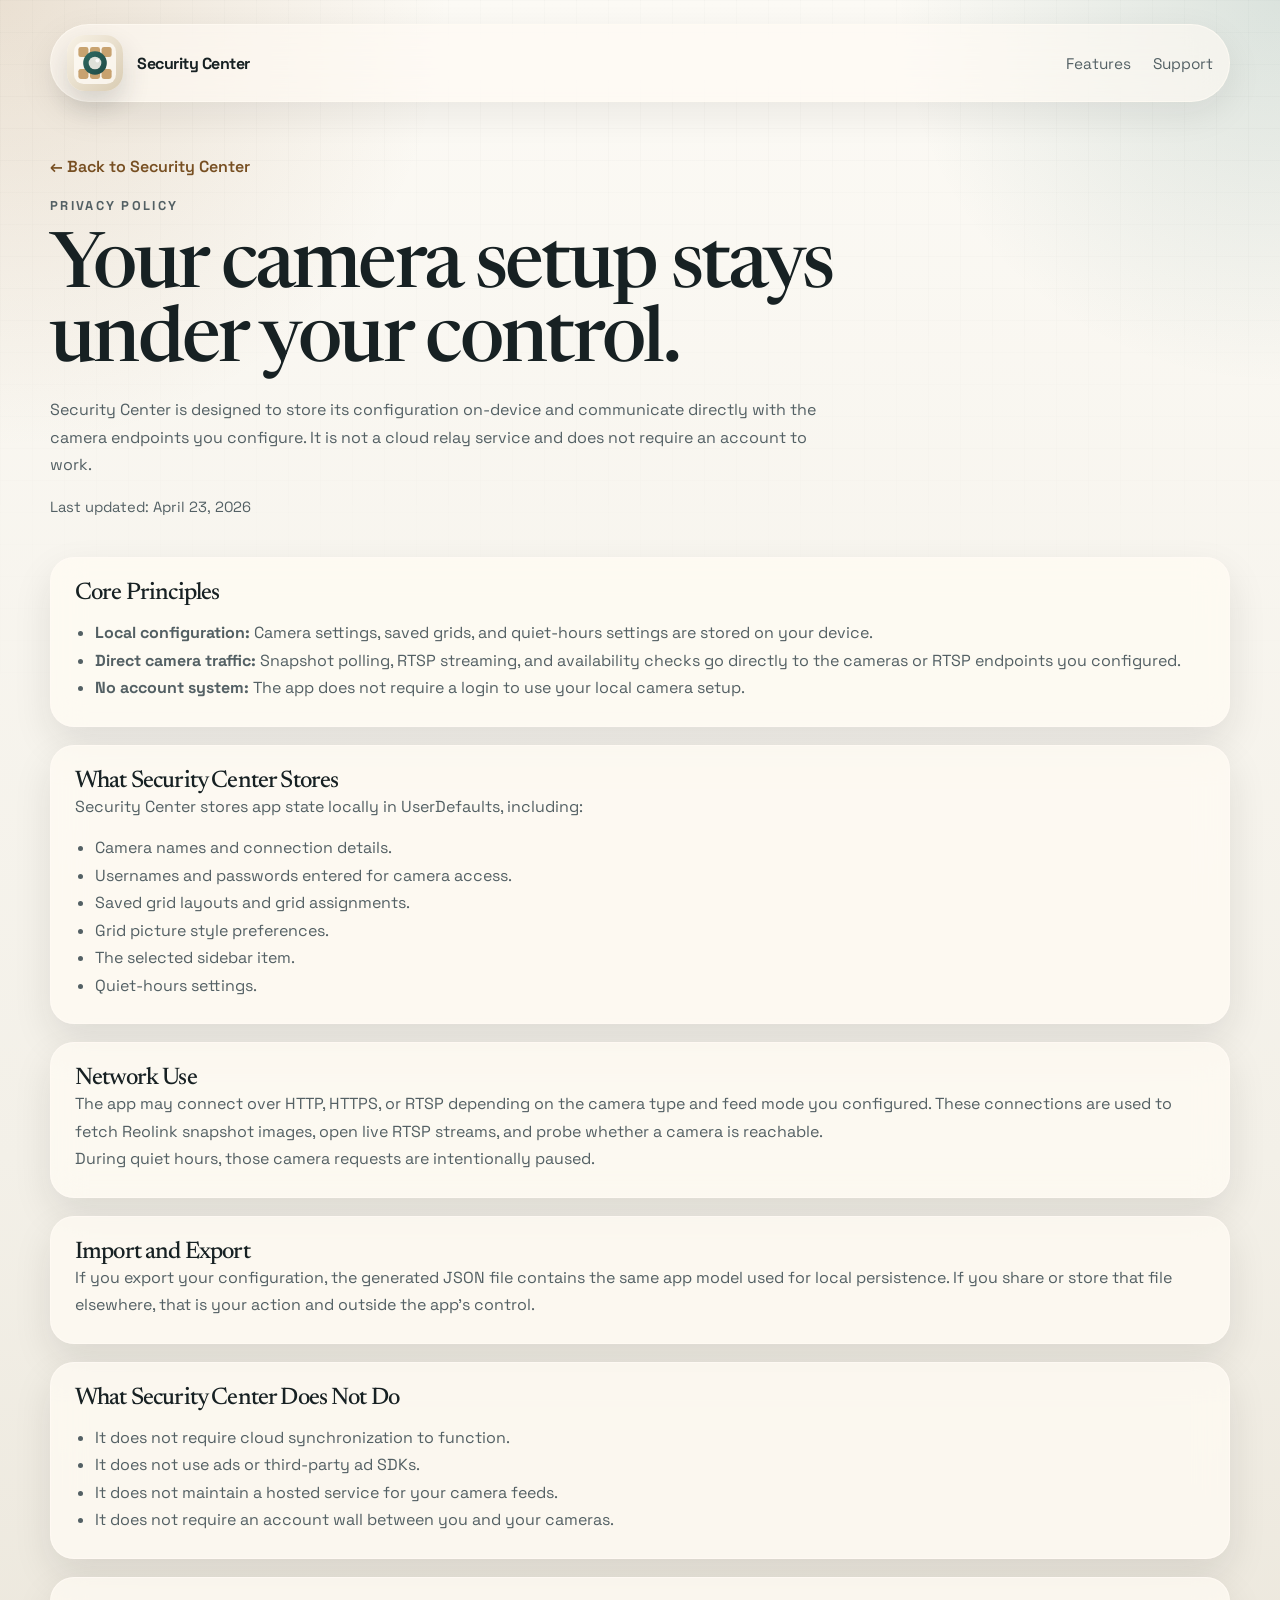
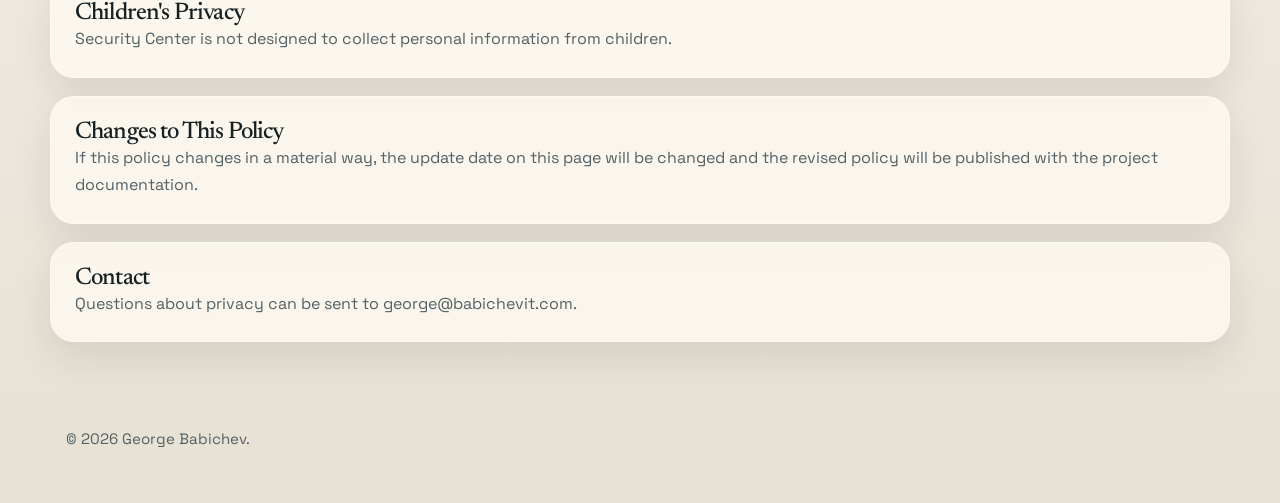
==== docs/PrivacyPolicy.html @ 2c76d136 "Fixed grid on start, and added docs" ====
<!DOCTYPE html>
<html lang="en">
<head>
  <meta charset="utf-8">
  <meta name="viewport" content="width=device-width, initial-scale=1">
  <title>Security Center Privacy Policy</title>
  <meta
    name="description"
    content="Privacy policy for Security Center, including local storage details, camera network traffic behavior, and what the app does not collect."
  >
  <meta name="theme-color" media="(prefers-color-scheme: light)" content="#f3f0e8">
  <meta name="theme-color" media="(prefers-color-scheme: dark)" content="#0f1719">
  <link rel="icon" type="image/svg+xml" href="icon-light.svg">
  <link rel="apple-touch-icon" href="icon-light.svg">
  <link rel="preconnect" href="https://fonts.googleapis.com">
  <link rel="preconnect" href="https://fonts.gstatic.com" crossorigin>
  <link href="https://fonts.googleapis.com/css2?family=Newsreader:opsz,wght@6..72,400;6..72,500&family=Space+Grotesk:wght@400;500;700&display=swap" rel="stylesheet">
  <link rel="stylesheet" href="site.css">
</head>
<body class="info-page">
  <div class="info-shell">
    <nav class="topbar" aria-label="Primary">
      <a class="brand" href="index.html" aria-label="Security Center home">
        <picture class="brand-mark">
          <source srcset="icon-dark.svg" media="(prefers-color-scheme: dark)">
          <source srcset="icon-light.svg" media="(prefers-color-scheme: light)">
          <img src="icon-light.svg" alt="" width="56" height="56">
        </picture>
        <span>Security Center</span>
      </a>
      <div class="nav-links">
        <a href="index.html#features">Features</a>
        <a href="Support.html">Support</a>
      </div>
    </nav>

    <header class="info-header reveal">
      <a class="back-link" href="index.html">&larr; Back to Security Center</a>
      <p class="eyebrow">Privacy Policy</p>
      <h1>Your camera setup stays under your control.</h1>
      <p>
        Security Center is designed to store its configuration on-device and communicate directly with the camera endpoints you configure.
        It is not a cloud relay service and does not require an account to work.
      </p>
      <p class="meta-note">Last updated: April 23, 2026</p>
    </header>

    <main class="policy-shell">
      <section class="policy-card reveal">
        <h2>Core Principles</h2>
        <ul>
          <li><strong>Local configuration:</strong> Camera settings, saved grids, and quiet-hours settings are stored on your device.</li>
          <li><strong>Direct camera traffic:</strong> Snapshot polling, RTSP streaming, and availability checks go directly to the cameras or RTSP endpoints you configured.</li>
          <li><strong>No account system:</strong> The app does not require a login to use your local camera setup.</li>
        </ul>
      </section>

      <section class="policy-card reveal">
        <h2>What Security Center Stores</h2>
        <p>Security Center stores app state locally in UserDefaults, including:</p>
        <ul>
          <li>Camera names and connection details.</li>
          <li>Usernames and passwords entered for camera access.</li>
          <li>Saved grid layouts and grid assignments.</li>
          <li>Grid picture style preferences.</li>
          <li>The selected sidebar item.</li>
          <li>Quiet-hours settings.</li>
        </ul>
      </section>

      <section class="policy-card reveal">
        <h2>Network Use</h2>
        <p>
          The app may connect over HTTP, HTTPS, or RTSP depending on the camera type and feed mode you configured.
          These connections are used to fetch Reolink snapshot images, open live RTSP streams, and probe whether a camera is reachable.
        </p>
        <p>
          During quiet hours, those camera requests are intentionally paused.
        </p>
      </section>

      <section class="policy-card reveal">
        <h2>Import and Export</h2>
        <p>
          If you export your configuration, the generated JSON file contains the same app model used for local persistence.
          If you share or store that file elsewhere, that is your action and outside the app's control.
        </p>
      </section>

      <section class="policy-card reveal">
        <h2>What Security Center Does Not Do</h2>
        <ul>
          <li>It does not require cloud synchronization to function.</li>
          <li>It does not use ads or third-party ad SDKs.</li>
          <li>It does not maintain a hosted service for your camera feeds.</li>
          <li>It does not require an account wall between you and your cameras.</li>
        </ul>
      </section>

      <section class="policy-card reveal">
        <h2>Children's Privacy</h2>
        <p>Security Center is not designed to collect personal information from children.</p>
      </section>

      <section class="policy-card reveal">
        <h2>Changes to This Policy</h2>
        <p>If this policy changes in a material way, the update date on this page will be changed and the revised policy will be published with the project documentation.</p>
      </section>

      <section class="policy-card reveal">
        <h2>Contact</h2>
        <p>Questions about privacy can be sent to <a href="mailto:george@babichevit.com">george@babichevit.com</a>.</p>
      </section>
    </main>

    <footer class="site-footer">
      <p>&copy; <span data-current-year>2026</span> George Babichev.</p>
    </footer>
  </div>

  <script src="site.js"></script>
</body>
</html>
---- docs/site.css ----
:root {
  color-scheme: light dark;
  --bg: #f3f0e8;
  --bg-strong: #e7e1d3;
  --surface: rgba(255, 251, 244, 0.76);
  --surface-strong: rgba(255, 251, 244, 0.92);
  --surface-dark: rgba(16, 24, 26, 0.82);
  --ink: #172123;
  --ink-soft: #536064;
  --line: rgba(23, 33, 35, 0.12);
  --line-strong: rgba(23, 33, 35, 0.22);
  --accent: #986a34;
  --accent-strong: #774f22;
  --signal: #2f6a62;
  --signal-soft: rgba(47, 106, 98, 0.12);
  --shadow-lg: 0 28px 70px rgba(26, 31, 31, 0.14);
  --shadow-md: 0 16px 38px rgba(26, 31, 31, 0.1);
  --radius-xl: 34px;
  --radius-lg: 24px;
  --radius-md: 18px;
  --radius-sm: 999px;
  --content-width: 1180px;
}

* {
  box-sizing: border-box;
}

html {
  scroll-behavior: smooth;
}

body {
  margin: 0;
  min-width: 320px;
  font-family: "Space Grotesk", "Avenir Next", "Segoe UI", sans-serif;
  color: var(--ink);
  background:
    radial-gradient(circle at top left, rgba(152, 106, 52, 0.18), transparent 28rem),
    radial-gradient(circle at top right, rgba(47, 106, 98, 0.16), transparent 24rem),
    linear-gradient(180deg, #fcfaf5 0%, var(--bg) 55%, #e7e1d4 100%);
}

body::before {
  content: "";
  position: fixed;
  inset: 0;
  pointer-events: none;
  background-image:
    linear-gradient(rgba(23, 33, 35, 0.03) 1px, transparent 1px),
    linear-gradient(90deg, rgba(23, 33, 35, 0.03) 1px, transparent 1px);
  background-size: 32px 32px;
  mask-image: linear-gradient(180deg, rgba(0, 0, 0, 0.56), transparent 84%);
}

img {
  display: block;
  max-width: 100%;
}

a {
  color: inherit;
  text-decoration: none;
}

.page-shell {
  position: relative;
  z-index: 1;
  padding-bottom: 2.5rem;
}

.hero,
.section,
.summary-band,
.site-footer,
.info-shell {
  width: min(calc(100% - 32px), var(--content-width));
  margin-inline: auto;
}

.hero {
  padding: 24px 0 56px;
}

.topbar {
  display: flex;
  align-items: center;
  justify-content: space-between;
  gap: 24px;
  padding: 10px 16px;
  background: rgba(255, 251, 244, 0.62);
  border: 1px solid rgba(255, 251, 244, 0.68);
  border-radius: var(--radius-sm);
  backdrop-filter: blur(18px);
  box-shadow: 0 12px 36px rgba(26, 31, 31, 0.08);
}

.brand {
  display: inline-flex;
  align-items: center;
  gap: 14px;
  font-size: 1rem;
  font-weight: 700;
  letter-spacing: -0.03em;
}

.brand-mark img {
  width: 56px;
  height: 56px;
  border-radius: 18px;
  box-shadow: 0 14px 28px rgba(26, 31, 31, 0.16);
}

.nav-links {
  display: inline-flex;
  align-items: center;
  flex-wrap: wrap;
  justify-content: flex-end;
  gap: 22px;
  color: var(--ink-soft);
  font-size: 0.96rem;
}

.nav-links a {
  position: relative;
}

.nav-links a::after {
  content: "";
  position: absolute;
  left: 0;
  bottom: -6px;
  width: 100%;
  height: 2px;
  background: var(--accent);
  transform: scaleX(0);
  transform-origin: left;
  transition: transform 180ms ease;
}

.nav-links a:hover::after,
.nav-links a:focus-visible::after {
  transform: scaleX(1);
}

.hero-grid {
  display: grid;
  grid-template-columns: minmax(0, 1.02fr) minmax(320px, 0.98fr);
  gap: 40px;
  align-items: center;
  padding-top: 56px;
}

.hero-copy h1,
.section-heading h2,
.spotlight-copy h2,
.closing h2,
.info-header h1,
.info-card h2,
.policy-card h2 {
  margin: 0;
  font-family: "Newsreader", Georgia, serif;
  font-weight: 500;
  letter-spacing: -0.035em;
  line-height: 0.96;
}

.hero-copy h1 {
  max-width: 9ch;
  font-size: clamp(3.4rem, 7vw, 6.1rem);
}

.eyebrow {
  margin: 0 0 16px;
  color: var(--signal);
  font-size: 0.8rem;
  font-weight: 700;
  letter-spacing: 0.18em;
  text-transform: uppercase;
}

.lede,
.summary-band p,
.feature-card p,
.spotlight-copy p,
.closing p,
.info-header p,
.info-card p,
.info-card li,
.policy-card p,
.policy-card li {
  color: var(--ink-soft);
  line-height: 1.72;
}

.lede {
  max-width: 58ch;
  margin: 22px 0 0;
  font-size: 1.08rem;
}

.hero-actions,
.closing-actions,
.card-actions {
  display: flex;
  flex-wrap: wrap;
  gap: 14px;
  margin-top: 28px;
}

.button {
  display: inline-flex;
  align-items: center;
  justify-content: center;
  min-height: 48px;
  padding: 0 20px;
  border-radius: var(--radius-sm);
  border: 1px solid transparent;
  font-weight: 600;
  transition:
    transform 180ms ease,
    border-color 180ms ease,
    background-color 180ms ease,
    color 180ms ease;
}

.button:hover,
.button:focus-visible {
  transform: translateY(-1px);
}

.button-primary {
  color: #fffaf2;
  background: linear-gradient(135deg, var(--accent) 0%, var(--accent-strong) 100%);
  box-shadow: 0 14px 30px rgba(119, 79, 34, 0.22);
}

.button-secondary,
.button-tertiary {
  border-color: var(--line);
  background: rgba(255, 251, 244, 0.74);
}

.button-secondary:hover,
.button-secondary:focus-visible,
.button-tertiary:hover,
.button-tertiary:focus-visible {
  border-color: var(--line-strong);
}

.hero-points {
  margin: 30px 0 0;
  padding: 0;
  list-style: none;
  display: grid;
  gap: 10px;
}

.hero-points li {
  position: relative;
  padding-left: 18px;
  color: var(--ink-soft);
}

.hero-points li::before {
  content: "";
  position: absolute;
  left: 0;
  top: 0.68em;
  width: 8px;
  height: 8px;
  border-radius: 999px;
  background: var(--signal);
  box-shadow: 0 0 0 5px var(--signal-soft);
}

.screen-stack {
  position: relative;
  min-height: 520px;
}

.screen-card {
  position: absolute;
  overflow: hidden;
  border-radius: 28px;
  border: 1px solid rgba(255, 251, 244, 0.58);
  background: rgba(255, 251, 244, 0.58);
  box-shadow: var(--shadow-lg);
}

.screen-card img {
  width: 100%;
  height: 100%;
  object-fit: cover;
}

.screen-main {
  inset: 18px 90px 34px 0;
}

.screen-side {
  width: 46%;
  right: 0;
  top: 0;
  aspect-ratio: 4 / 5;
}

.screen-detail {
  width: 42%;
  right: 18px;
  bottom: 0;
  aspect-ratio: 4 / 5;
}

.summary-band {
  padding: 18px 26px;
  background: rgba(23, 33, 35, 0.9);
  color: #f6efe2;
  border-radius: 24px;
  box-shadow: var(--shadow-md);
}

.summary-band p {
  margin: 0;
  color: inherit;
  font-size: 1.02rem;
}

.section {
  padding-top: 78px;
}

.section-heading {
  max-width: 52rem;
}

.section-heading h2,
.spotlight-copy h2,
.closing h2 {
  font-size: clamp(2.25rem, 4.4vw, 4rem);
}

.feature-grid,
.info-grid {
  display: grid;
  grid-template-columns: repeat(3, minmax(0, 1fr));
  gap: 18px;
  margin-top: 28px;
}

.feature-card,
.info-card,
.policy-card,
.spotlight-panel {
  padding: 24px;
  border-radius: var(--radius-lg);
  background: var(--surface);
  border: 1px solid rgba(255, 251, 244, 0.82);
  backdrop-filter: blur(16px);
  box-shadow: var(--shadow-md);
}

.feature-card h3,
.faq-item h3,
.stack-item strong,
.spotlight-row strong {
  margin: 0 0 10px;
  font-size: 1.08rem;
  letter-spacing: -0.02em;
}

.feature-card p,
.info-card p,
.policy-card p {
  margin: 0;
}

.spotlight {
  display: grid;
  grid-template-columns: minmax(0, 1.05fr) minmax(280px, 0.95fr);
  gap: 24px;
  align-items: stretch;
}

.spotlight-panel {
  display: grid;
  gap: 14px;
  align-content: center;
  background:
    linear-gradient(180deg, rgba(255, 251, 244, 0.9), rgba(245, 238, 226, 0.88)),
    var(--surface);
}

.spotlight-row {
  display: flex;
  align-items: center;
  justify-content: space-between;
  gap: 16px;
  padding: 14px 0;
  border-bottom: 1px solid var(--line);
}

.spotlight-row:last-child {
  border-bottom: 0;
}

.metric-label {
  color: var(--ink-soft);
  font-size: 0.92rem;
}

.closing {
  display: grid;
  grid-template-columns: minmax(0, 1.05fr) minmax(250px, 0.95fr);
  gap: 28px;
  align-items: center;
}

.site-footer {
  padding-top: 72px;
  color: var(--ink-soft);
  font-size: 0.94rem;
}

.info-shell {
  padding: 24px 0 40px;
}

.info-header {
  max-width: 50rem;
  padding: 54px 0 22px;
}

.info-header h1 {
  font-size: clamp(2.8rem, 6vw, 4.8rem);
}

.back-link {
  display: inline-flex;
  margin-bottom: 18px;
  color: var(--accent-strong);
  font-weight: 600;
}

.meta-note {
  margin-top: 14px;
  font-size: 0.92rem;
}

.stack-list,
.faq-list {
  display: grid;
  gap: 16px;
}

.stack-item p,
.faq-item p {
  margin: 0;
}

.faq-item + .faq-item {
  padding-top: 16px;
  border-top: 1px solid var(--line);
}

.callout {
  margin-top: 18px;
  padding: 14px 16px;
  border-radius: 16px;
  background: var(--signal-soft);
  color: var(--signal);
  font-weight: 600;
}

.policy-shell {
  display: grid;
  gap: 18px;
}

.info-card ul,
.policy-card ul {
  margin: 14px 0 0;
  padding-left: 20px;
}

.reveal {
  opacity: 0;
  transform: translateY(24px);
  transition:
    opacity 500ms ease,
    transform 500ms ease;
}

.reveal.is-visible {
  opacity: 1;
  transform: translateY(0);
}

@media (max-width: 1040px) {
  .hero-grid,
  .spotlight,
  .closing,
  .feature-grid,
  .info-grid {
    grid-template-columns: 1fr;
  }

  .screen-stack {
    min-height: 620px;
  }

  .screen-main {
    inset: 42px 100px 34px 0;
  }

  .screen-side {
    width: 44%;
  }

  .screen-detail {
    width: 40%;
  }
}

@media (max-width: 720px) {
  .hero,
  .section,
  .summary-band,
  .site-footer,
  .info-shell {
    width: min(calc(100% - 20px), var(--content-width));
  }

  .topbar {
    flex-direction: column;
    align-items: flex-start;
  }

  .nav-links {
    justify-content: flex-start;
    gap: 18px;
  }

  .hero {
    padding-top: 18px;
  }

  .hero-grid {
    gap: 28px;
    padding-top: 36px;
  }

  .screen-stack {
    min-height: 420px;
  }

  .screen-main {
    inset: 36px 58px 20px 0;
  }

  .screen-side {
    width: 42%;
  }

  .screen-detail {
    width: 39%;
    right: 10px;
  }

  .feature-card,
  .info-card,
  .policy-card,
  .spotlight-panel {
    padding: 20px;
  }
}

@media (prefers-color-scheme: dark) {
  :root {
    --bg: #11181a;
    --bg-strong: #182325;
    --surface: rgba(19, 29, 31, 0.74);
    --surface-strong: rgba(19, 29, 31, 0.9);
    --ink: #edf0ea;
    --ink-soft: #b3beb8;
    --line: rgba(237, 240, 234, 0.1);
    --line-strong: rgba(237, 240, 234, 0.2);
    --accent: #c89a58;
    --accent-strong: #efbf77;
    --signal: #63b8aa;
    --signal-soft: rgba(99, 184, 170, 0.14);
    --shadow-lg: 0 28px 70px rgba(0, 0, 0, 0.34);
    --shadow-md: 0 16px 38px rgba(0, 0, 0, 0.24);
  }

  body {
    background:
      radial-gradient(circle at top left, rgba(200, 154, 88, 0.14), transparent 28rem),
      radial-gradient(circle at top right, rgba(99, 184, 170, 0.16), transparent 24rem),
      linear-gradient(180deg, #0f1719 0%, #121c1f 56%, #172427 100%);
  }

  body::before {
    background-image:
      linear-gradient(rgba(237, 240, 234, 0.03) 1px, transparent 1px),
      linear-gradient(90deg, rgba(237, 240, 234, 0.03) 1px, transparent 1px);
  }

  .topbar {
    background: rgba(18, 28, 31, 0.62);
    border-color: rgba(237, 240, 234, 0.08);
  }

  .screen-card,
  .feature-card,
  .info-card,
  .policy-card,
  .spotlight-panel {
    border-color: rgba(237, 240, 234, 0.08);
  }

  .button-secondary,
  .button-tertiary {
    background: rgba(19, 29, 31, 0.84);
  }

  .summary-band {
    background: rgba(10, 15, 16, 0.92);
    color: #f5ebdc;
  }

  .spotlight-panel {
    background:
      linear-gradient(180deg, rgba(24, 36, 39, 0.96), rgba(18, 28, 31, 0.9)),
      var(--surface);
  }
}
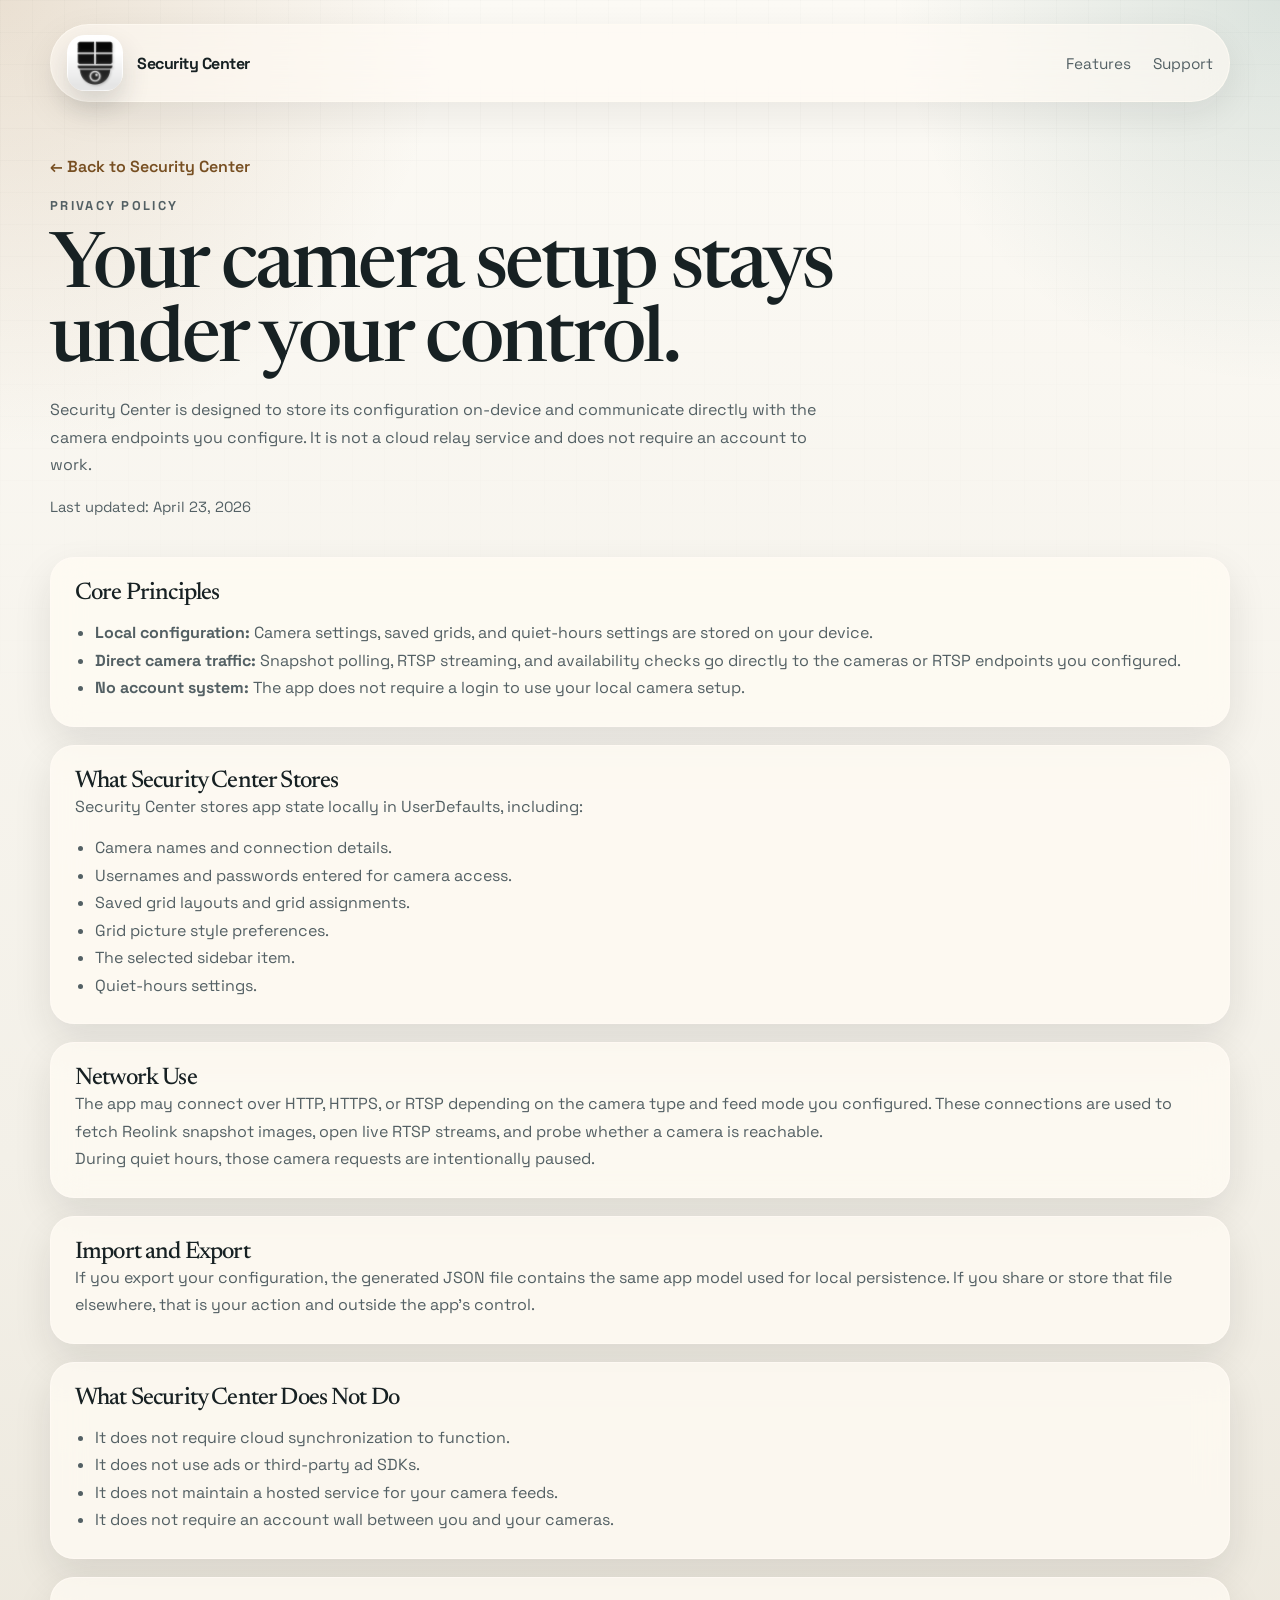
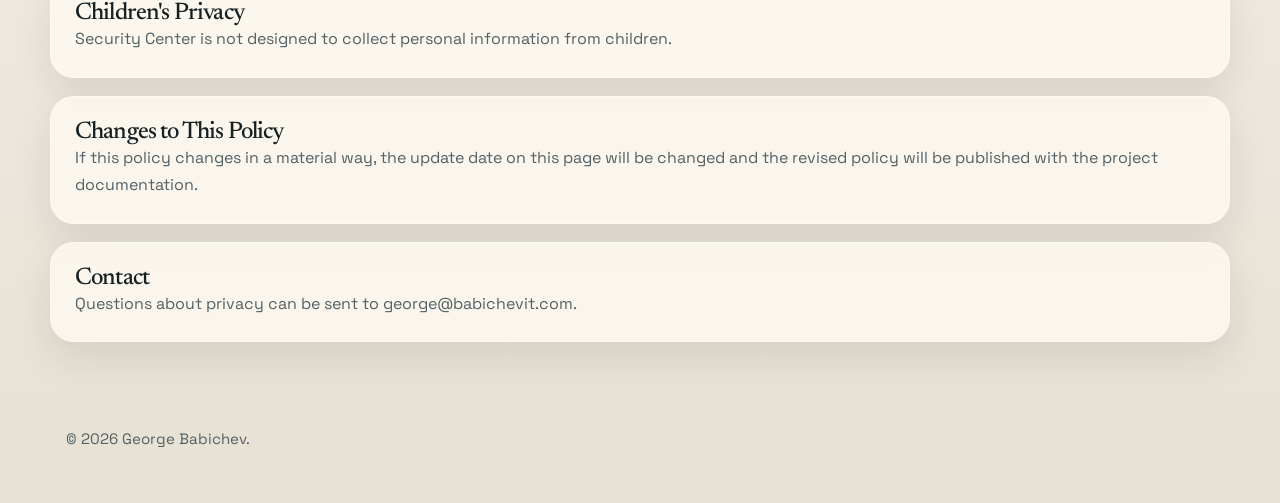
==== commit 081f53cd: "Website tweaks" ====
--- a/docs/PrivacyPolicy.html
+++ b/docs/PrivacyPolicy.html
@@ -10,8 +10,9 @@
   >
   <meta name="theme-color" media="(prefers-color-scheme: light)" content="#f3f0e8">
   <meta name="theme-color" media="(prefers-color-scheme: dark)" content="#0f1719">
-  <link rel="icon" type="image/svg+xml" href="icon-light.svg">
-  <link rel="apple-touch-icon" href="icon-light.svg">
+  <link rel="icon" type="image/png" href="icon-light.png" media="(prefers-color-scheme: light)">
+  <link rel="icon" type="image/png" href="icon-dark.png" media="(prefers-color-scheme: dark)">
+  <link rel="apple-touch-icon" href="icon-light.png">
   <link rel="preconnect" href="https://fonts.googleapis.com">
   <link rel="preconnect" href="https://fonts.gstatic.com" crossorigin>
   <link href="https://fonts.googleapis.com/css2?family=Newsreader:opsz,wght@6..72,400;6..72,500&family=Space+Grotesk:wght@400;500;700&display=swap" rel="stylesheet">
@@ -22,9 +23,9 @@
     <nav class="topbar" aria-label="Primary">
       <a class="brand" href="index.html" aria-label="Security Center home">
         <picture class="brand-mark">
-          <source srcset="icon-dark.svg" media="(prefers-color-scheme: dark)">
-          <source srcset="icon-light.svg" media="(prefers-color-scheme: light)">
-          <img src="icon-light.svg" alt="" width="56" height="56">
+          <source srcset="icon-dark.png" media="(prefers-color-scheme: dark)">
+          <source srcset="icon-light.png" media="(prefers-color-scheme: light)">
+          <img src="icon-light.png" alt="" width="56" height="56">
         </picture>
         <span>Security Center</span>
       </a>
--- a/docs/site.css
+++ b/docs/site.css
@@ -281,35 +281,78 @@
 
 .screen-card {
   position: absolute;
+  margin: 0;
   overflow: hidden;
   border-radius: 28px;
   border: 1px solid rgba(255, 251, 244, 0.58);
-  background: rgba(255, 251, 244, 0.58);
+  background: rgba(18, 24, 25, 0.9);
   box-shadow: var(--shadow-lg);
 }
 
 .screen-card img {
   width: 100%;
   height: 100%;
-  object-fit: cover;
+  object-fit: contain;
+  background: #090d0e;
 }
 
 .screen-main {
-  inset: 18px 90px 34px 0;
+  inset: 18px 76px 28px 0;
+  z-index: 1;
 }
 
 .screen-side {
-  width: 46%;
+  width: 44%;
   right: 0;
   top: 0;
-  aspect-ratio: 4 / 5;
+  aspect-ratio: 16 / 10;
+  z-index: 2;
 }
 
 .screen-detail {
-  width: 42%;
+  width: 38%;
   right: 18px;
   bottom: 0;
-  aspect-ratio: 4 / 5;
+  aspect-ratio: 4 / 3;
+  z-index: 3;
+}
+
+.screenshots {
+  padding-top: 70px;
+}
+
+.screenshot-grid {
+  display: grid;
+  grid-template-columns: repeat(2, minmax(0, 1fr));
+  gap: 18px;
+  margin-top: 28px;
+}
+
+.screenshot-card {
+  margin: 0;
+  overflow: hidden;
+  border-radius: 28px;
+  border: 1px solid rgba(255, 251, 244, 0.72);
+  background: rgba(18, 24, 25, 0.9);
+  box-shadow: var(--shadow-md);
+}
+
+.screenshot-card img {
+  width: 100%;
+  height: auto;
+  background: #090d0e;
+}
+
+.screenshot-card figcaption {
+  padding: 12px 16px 14px;
+  color: #f8f1e8;
+  background: rgba(17, 24, 26, 0.92);
+  font-size: 0.92rem;
+  font-weight: 600;
+}
+
+.screenshot-wide {
+  grid-column: span 2;
 }
 
 .summary-band {
@@ -510,15 +553,15 @@
   }
 
   .screen-main {
-    inset: 42px 100px 34px 0;
+    inset: 42px 82px 34px 0;
   }
 
   .screen-side {
-    width: 44%;
+    width: 42%;
   }
 
   .screen-detail {
-    width: 40%;
+    width: 38%;
   }
 }
 
@@ -555,16 +598,24 @@
   }
 
   .screen-main {
-    inset: 36px 58px 20px 0;
+    inset: 34px 50px 18px 0;
   }
 
   .screen-side {
-    width: 42%;
+    width: 44%;
   }
 
   .screen-detail {
-    width: 39%;
+    width: 40%;
     right: 10px;
+  }
+
+  .screenshot-grid {
+    grid-template-columns: 1fr;
+  }
+
+  .screenshot-wide {
+    grid-column: auto;
   }
 
   .feature-card,
@@ -612,6 +663,7 @@
   }
 
   .screen-card,
+  .screenshot-card,
   .feature-card,
   .info-card,
   .policy-card,
